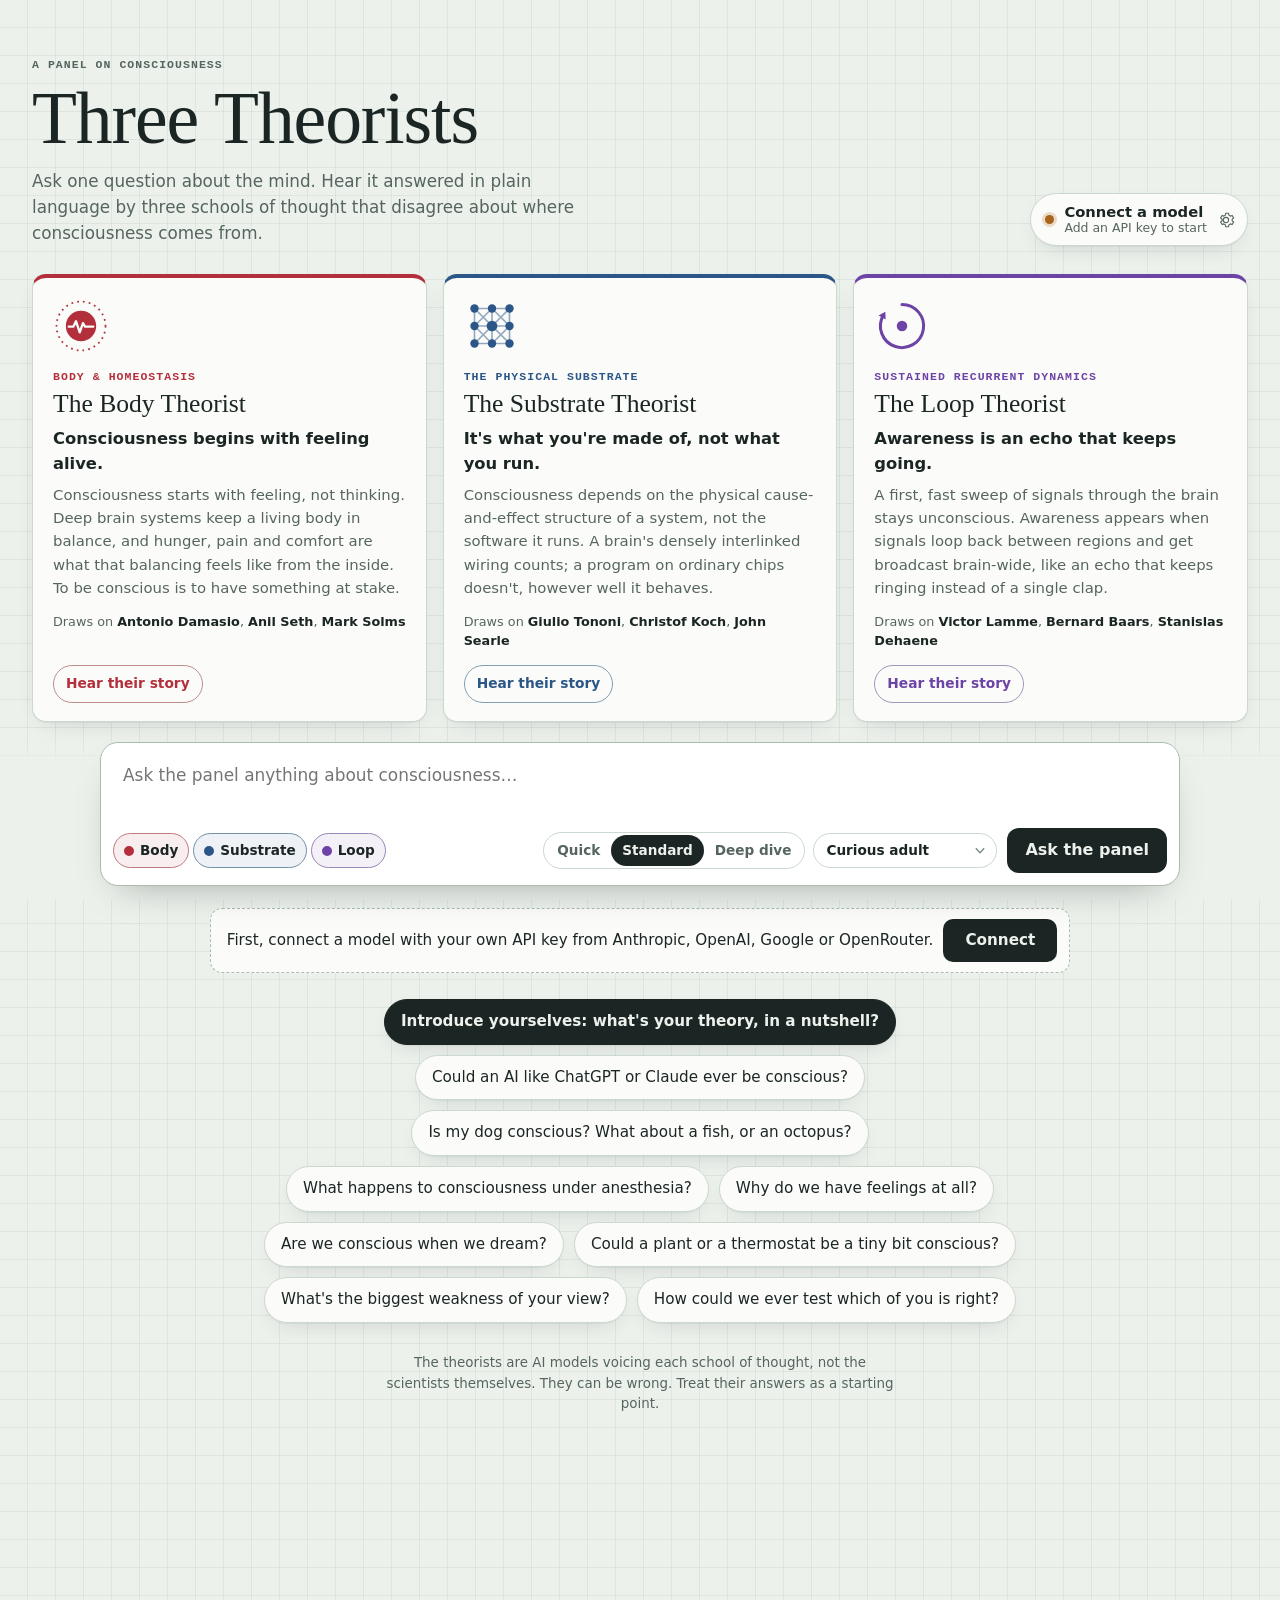
==== index.html @ 29f3000a "Add Three Theorists: a consciousness panel with bring-your-own-key LLMs A static, zero-build page fo" ====
<!doctype html>
<html lang="en">
<head>
  <meta charset="utf-8">
  <meta name="viewport" content="width=device-width, initial-scale=1">
  <title>Three Theorists</title>
  <meta name="description" content="Ask a question about consciousness and hear it answered, in plain language, by three schools of thought: body and homeostasis, the physical substrate, and sustained recurrent dynamics.">
  <meta name="color-scheme" content="light dark">
  <!-- Keys live in this page, so it may only talk to the four AI providers (and load its fonts). -->
  <meta http-equiv="Content-Security-Policy" content="default-src 'self'; script-src 'self'; style-src 'self' 'unsafe-inline' https://fonts.googleapis.com; font-src https://fonts.gstatic.com; img-src 'self' data:; connect-src https://api.anthropic.com https://api.openai.com https://generativelanguage.googleapis.com https://openrouter.ai; object-src 'none'; base-uri 'none'">
  <meta name="referrer" content="strict-origin-when-cross-origin">
  <link rel="icon" href="favicon.svg" type="image/svg+xml">
  <link rel="preconnect" href="https://fonts.googleapis.com">
  <link rel="preconnect" href="https://fonts.gstatic.com" crossorigin>
  <link rel="stylesheet" href="https://fonts.googleapis.com/css2?family=Gloock&family=Atkinson+Hyperlegible+Next:ital,wght@0,400;0,600;0,700;1,400&family=Atkinson+Hyperlegible+Mono:wght@400;600&display=swap">
  <link rel="stylesheet" href="css/app.css?v=2">
  <script type="module" src="js/app.js?v=2"></script>
</head>
<body>
  <a class="skip" href="#composer-input">Skip to the question box</a>

  <header class="masthead">
    <div class="brand">
      <p class="eyebrow">A panel on consciousness</p>
      <h1>Three Theorists</h1>
      <p class="tagline">Ask one question about the mind. Hear it answered in plain language by three schools of thought that disagree about where consciousness comes from.</p>
    </div>
    <button class="connection" id="connection" type="button" aria-haspopup="dialog">
      <span class="connection-dot" aria-hidden="true"></span>
      <span class="connection-text">
        <span class="connection-label" id="connection-label">Connect a model</span>
        <span class="connection-detail" id="connection-detail">Add an API key to start</span>
      </span>
      <svg class="gear" viewBox="0 0 24 24" aria-hidden="true"><path d="M12 8.5a3.5 3.5 0 1 0 0 7 3.5 3.5 0 0 0 0-7Zm8.3 4.6-.1-2.2 2-1.5-2-3.5-2.4.9a8 8 0 0 0-1.9-1.1L15.5 3h-4l-.4 2.7c-.7.3-1.3.6-1.9 1.1l-2.4-.9-2 3.5 2 1.5a7.9 7.9 0 0 0 0 2.2l-2 1.5 2 3.5 2.4-.9c.6.5 1.2.8 1.9 1.1l.4 2.7h4l.4-2.7c.7-.3 1.3-.6 1.9-1.1l2.4.9 2-3.5-2-1.5Z" fill="none" stroke="currentColor" stroke-width="1.5" stroke-linejoin="round"/></svg>
    </button>
  </header>

  <section class="panel" aria-label="The panelists" id="panel"></section>

  <main class="thread" id="thread"></main>
  <p class="visually-hidden" id="announcer" role="status" aria-live="polite"></p>
  <div class="toast" id="toast" role="status" aria-live="polite" hidden></div>

  <form class="composer" id="composer" autocomplete="off">
    <div class="composer-inner">
      <label class="visually-hidden" for="composer-input">Your question for the panel</label>
      <textarea id="composer-input" rows="2" maxlength="2000" placeholder="Ask the panel anything about consciousness…"></textarea>
      <div class="composer-row">
        <fieldset class="who" id="who">
          <legend class="visually-hidden">Who answers</legend>
        </fieldset>
        <button class="tune-toggle" id="tune-toggle" type="button" aria-expanded="false" aria-controls="tuning" aria-label="Answer length and level">
          <svg viewBox="0 0 24 24" aria-hidden="true"><path d="M4 7h10M18 7h2M4 17h4M12 17h8" stroke="currentColor" stroke-width="1.8" stroke-linecap="round"/><circle cx="16" cy="7" r="2.2" fill="none" stroke="currentColor" stroke-width="1.8"/><circle cx="10" cy="17" r="2.2" fill="none" stroke="currentColor" stroke-width="1.8"/></svg>
        </button>
        <div class="tuning" id="tuning">
          <fieldset class="segmented" id="length">
            <legend class="visually-hidden">Answer length</legend>
          </fieldset>
          <label class="visually-hidden" for="level">Explain it for</label>
          <select id="level" class="level"></select>
        </div>
        <button class="ask" id="ask" type="submit">Ask<span class="ask-more"> the panel</span></button>
      </div>
    </div>
  </form>

  <dialog class="settings" id="settings" aria-labelledby="settings-title">
    <form method="dialog" class="settings-form" id="settings-form">
      <header class="settings-head">
        <h2 id="settings-title">Connect a model</h2>
        <button class="icon-button" type="button" id="close-settings" aria-label="Close settings">×</button>
      </header>
      <p class="settings-lede" id="settings-lede">All three theorists run on the model you pick here. This page has no server: your key goes only to the provider you choose.</p>

      <label class="field">
        <span class="field-label">Provider</span>
        <select id="provider"></select>
      </label>

      <div class="field">
        <label class="field-label" for="api-key">API key</label>
        <div class="key-row">
          <input id="api-key" type="password" autocomplete="off" spellcheck="false" autocapitalize="off" placeholder="Paste your key">
          <button class="quiet" type="button" id="toggle-key" aria-pressed="false">Show</button>
        </div>
        <p class="field-hint"><span id="key-hint"></span> <a id="keys-link" href="#" target="_blank" rel="noopener noreferrer">Get a key</a></p>
        <label class="check">
          <input type="checkbox" id="remember">
          <span>Remember the key on this device. Otherwise it's forgotten when you close this tab.</span>
        </label>
      </div>

      <div class="field">
        <div class="field-label-row">
          <label class="field-label" for="model">Model</label>
          <button class="quiet" type="button" id="load-models">Load models</button>
        </div>
        <input id="model-filter" class="model-filter" type="search" placeholder="Filter models" aria-label="Filter models" hidden>
        <select id="model" disabled>
          <option value="">Load models to choose one</option>
        </select>
        <p class="field-status" id="model-status" role="status"></p>
      </div>

      <footer class="settings-foot">
        <button class="quiet danger" type="button" id="forget-key">Forget this key</button>
        <button class="primary" type="button" id="save-settings">Save</button>
      </footer>
    </form>
  </dialog>

  <template id="empty-template">
    <section class="empty">
      <h2>Start with a question</h2>
      <p class="empty-lede">Pick one of these or write your own. Each theorist answers from their own school, then you can let them respond to each other.</p>
      <ul class="starters" id="starters"></ul>
      <p class="fine-print">The theorists are AI models voicing each school of thought, not the scientists themselves. They can be wrong. Treat their answers as a starting point.</p>
    </section>
  </template>
</body>
</html>
---- css/app.css ----
/* Three Theorists: chart-recorder paper with one ink per theorist. */

:root {
  --paper: #ecf1ec;
  --grid: rgba(52, 104, 80, 0.085);
  --card: #fbfcf9;
  --card-raised: #ffffff;
  --ink: #1b2624;
  --muted: #56655f;
  --line: #cbd8cf;
  --line-strong: #a9bcb0;
  --wash: rgba(27, 38, 36, 0.05);
  --shadow: 0 1px 0 rgba(27, 38, 36, 0.04), 0 8px 24px -12px rgba(27, 38, 36, 0.22);
  --body-ink: #b42f3c;
  --substrate-ink: #2b5687;
  --loop-ink: #6e43a6;
  --ok: #2f7a4f;
  --warn: #a8641a;
  --danger: #a3282f;

  --font-display: "Gloock", "Iowan Old Style", Georgia, serif;
  --font-body: "Atkinson Hyperlegible Next", "Atkinson Hyperlegible", system-ui, sans-serif;
  --font-mono: "Atkinson Hyperlegible Mono", ui-monospace, "SF Mono", Menlo, monospace;

  --radius: 14px;
  --gutter: clamp(16px, 3vw, 32px);
  color-scheme: light;
}

@media (prefers-color-scheme: dark) {
  :root:not([data-theme="light"]) {
    --paper: #0f1513;
    --grid: rgba(150, 205, 175, 0.05);
    --card: #161e1b;
    --card-raised: #1b2521;
    --ink: #e3ebe6;
    --muted: #9aaba3;
    --line: #2a3833;
    --line-strong: #3b4d46;
    --wash: rgba(227, 235, 230, 0.06);
    --shadow: 0 1px 0 rgba(0, 0, 0, 0.3), 0 10px 28px -14px rgba(0, 0, 0, 0.7);
    --body-ink: #f07a83;
    --substrate-ink: #7fa9dc;
    --loop-ink: #b996ea;
    --ok: #6cc592;
    --warn: #e0a55a;
    --danger: #f08a8f;
    color-scheme: dark;
  }
}

:root[data-theme="dark"] {
  --paper: #0f1513;
  --grid: rgba(150, 205, 175, 0.05);
  --card: #161e1b;
  --card-raised: #1b2521;
  --ink: #e3ebe6;
  --muted: #9aaba3;
  --line: #2a3833;
  --line-strong: #3b4d46;
  --wash: rgba(227, 235, 230, 0.06);
  --shadow: 0 1px 0 rgba(0, 0, 0, 0.3), 0 10px 28px -14px rgba(0, 0, 0, 0.7);
  --body-ink: #f07a83;
  --substrate-ink: #7fa9dc;
  --loop-ink: #b996ea;
  --ok: #6cc592;
  --warn: #e0a55a;
  --danger: #f08a8f;
  color-scheme: dark;
}

*,
*::before,
*::after {
  box-sizing: border-box;
}

html {
  -webkit-text-size-adjust: 100%;
}

body {
  margin: 0;
  min-height: 100vh;
  background-color: var(--paper);
  background-image:
    linear-gradient(var(--grid) 1px, transparent 1px),
    linear-gradient(90deg, var(--grid) 1px, transparent 1px);
  background-size: 28px 28px;
  background-position: -1px -1px;
  color: var(--ink);
  font-family: var(--font-body);
  font-size: 1rem;
  line-height: 1.55;
  display: flex;
  flex-direction: column;
}

button,
input,
select,
textarea {
  font: inherit;
  color: inherit;
}

button {
  cursor: pointer;
}

:focus-visible {
  outline: 2.5px solid var(--ink);
  outline-offset: 2px;
  border-radius: 6px;
}

a {
  color: inherit;
  text-underline-offset: 3px;
}

.visually-hidden {
  position: absolute !important;
  width: 1px;
  height: 1px;
  padding: 0;
  margin: -1px;
  overflow: hidden;
  clip: rect(0 0 0 0);
  white-space: nowrap;
  border: 0;
}

.skip {
  position: absolute;
  left: 12px;
  top: -60px;
  background: var(--ink);
  color: var(--paper);
  padding: 8px 12px;
  border-radius: 8px;
  z-index: 50;
}

.skip:focus {
  top: 12px;
}

/* ------------------------------------------------------------------ Masthead */

.masthead {
  width: 100%;
  max-width: 1280px;
  margin: 0 auto;
  padding: clamp(24px, 5vw, 56px) var(--gutter) 20px;
  display: flex;
  align-items: flex-end;
  justify-content: space-between;
  gap: 24px;
}

.eyebrow,
.theorist-school,
.round-label,
.answer-school,
.field-label,
.meta {
  font-family: var(--font-mono);
  font-size: 0.72rem;
  font-weight: 600;
  letter-spacing: 0.09em;
  text-transform: uppercase;
}

.eyebrow {
  margin: 0 0 10px;
  color: var(--muted);
}

h1 {
  margin: 0;
  font-family: var(--font-display);
  font-weight: 400;
  font-size: clamp(2.6rem, 7vw, 4.6rem);
  line-height: 0.95;
  letter-spacing: -0.015em;
}

.tagline {
  margin: 14px 0 0;
  max-width: 54ch;
  color: var(--muted);
  font-size: 1.05rem;
}

.connection {
  flex: none;
  display: flex;
  align-items: center;
  gap: 10px;
  max-width: 320px;
  padding: 9px 12px 9px 14px;
  background: var(--card);
  border: 1px solid var(--line);
  border-radius: 999px;
  box-shadow: var(--shadow);
  text-align: left;
}

.connection:hover {
  border-color: var(--line-strong);
}

.connection-dot {
  flex: none;
  width: 9px;
  height: 9px;
  border-radius: 50%;
  background: var(--warn);
  box-shadow: 0 0 0 3px color-mix(in srgb, var(--warn) 22%, transparent);
}

.connection.is-ready .connection-dot {
  background: var(--ok);
  box-shadow: 0 0 0 3px color-mix(in srgb, var(--ok) 22%, transparent);
}

.connection-text {
  display: flex;
  flex-direction: column;
  min-width: 0;
  line-height: 1.2;
}

.connection-label {
  font-weight: 700;
  font-size: 0.92rem;
  white-space: nowrap;
  overflow: hidden;
  text-overflow: ellipsis;
}

.connection-detail {
  font-size: 0.78rem;
  color: var(--muted);
  white-space: nowrap;
  overflow: hidden;
  text-overflow: ellipsis;
}

.gear {
  flex: none;
  width: 18px;
  height: 18px;
  color: var(--muted);
}

/* --------------------------------------------------------------------- Panel */

.panel {
  width: 100%;
  max-width: 1280px;
  margin: 0 auto;
  padding: 8px var(--gutter) 0;
  display: grid;
  grid-template-columns: repeat(3, minmax(0, 1fr));
  gap: 16px;
}

.theorist {
  position: relative;
  display: flex;
  flex-direction: column;
  gap: 14px;
  padding: 20px 20px 18px;
  background: var(--card);
  border: 1px solid var(--line);
  border-top: 4px solid var(--ink-color);
  border-radius: var(--radius);
  box-shadow: var(--shadow);
}

.theorist .emblem {
  width: 56px;
  height: 56px;
  color: var(--ink-color);
}

.theorist-text {
  display: flex;
  flex-direction: column;
  flex: 1;
}

.theorist-school {
  margin: 0;
  color: var(--ink-color);
}

.theorist-name {
  margin: 4px 0 0;
  font-family: var(--font-display);
  font-weight: 400;
  font-size: 1.6rem;
  line-height: 1.1;
}

.theorist-thesis {
  margin: 8px 0 0;
  font-weight: 700;
  font-size: 1.02rem;
}

.theorist-blurb {
  margin: 8px 0 0;
  color: var(--muted);
  font-size: 0.93rem;
}

.theorist-influences {
  margin: 12px 0 0;
  font-size: 0.8rem;
  color: var(--muted);
}

.theorist-influences strong {
  color: var(--ink);
  font-weight: 600;
}

.story {
  padding: 7px 12px;
  border: 1px solid color-mix(in srgb, var(--ink-color) 45%, var(--line));
  border-radius: 999px;
  background: transparent;
  color: var(--ink-color);
  font-weight: 700;
  font-size: 0.86rem;
}

.story:hover:not(:disabled) {
  background: color-mix(in srgb, var(--ink-color) 9%, transparent);
}

.story-wrap {
  margin-top: auto;
  padding-top: 14px;
}

/* ------------------------------------------------------------------ Emblems */

.emblem {
  display: block;
  overflow: visible;
}

.emblem * {
  transform-box: view-box;
  transform-origin: 24px 24px;
}

.e-ripple {
  opacity: 0;
}

.is-speaking .e-breath {
  animation: breathe 2.6s ease-in-out infinite;
}

.is-speaking .e-ring {
  animation: turn 16s linear infinite;
}

.is-speaking .e-nodes circle {
  animation: fire 1.8s ease-in-out infinite;
}

.is-speaking .e-nodes circle:nth-child(2) { animation-delay: 0.2s; }
.is-speaking .e-nodes circle:nth-child(3) { animation-delay: 0.4s; }
.is-speaking .e-nodes circle:nth-child(4) { animation-delay: 0.6s; }
.is-speaking .e-nodes circle:nth-child(5) { animation-delay: 0.8s; }
.is-speaking .e-nodes circle:nth-child(6) { animation-delay: 1s; }
.is-speaking .e-nodes circle:nth-child(7) { animation-delay: 1.2s; }
.is-speaking .e-nodes circle:nth-child(8) { animation-delay: 1.4s; }
.is-speaking .e-nodes circle:nth-child(9) { animation: fire-core 1.8s ease-in-out infinite; }

.is-speaking .e-orbit {
  animation: turn 2.4s linear infinite;
}

.is-speaking .e-ripple {
  animation: echo 2.4s ease-out infinite;
}

.is-speaking .e-ripple-2 {
  animation-delay: 1.2s;
}

@keyframes breathe {
  0%, 100% { transform: scale(0.84); }
  50% { transform: scale(1.04); }
}

@keyframes turn {
  to { transform: rotate(360deg); }
}

@keyframes fire {
  0%, 100% { opacity: 0.3; }
  40% { opacity: 1; }
}

@keyframes fire-core {
  0%, 100% { transform: scale(0.8); }
  50% { transform: scale(1.25); }
}

@keyframes echo {
  0% { transform: scale(0.7); opacity: 0.9; }
  100% { transform: scale(2.9); opacity: 0; }
}

/* -------------------------------------------------------------------- Thread */

.thread {
  flex: 1;
  width: 100%;
  max-width: 1280px;
  margin: 0 auto;
  padding: 12px var(--gutter) 48px;
}

.toolbar {
  display: flex;
  justify-content: flex-end;
  gap: 4px;
  margin: 18px 0 -8px;
}

.quiet {
  padding: 6px 10px;
  border: 0;
  border-radius: 8px;
  background: transparent;
  color: var(--muted);
  font-size: 0.86rem;
  font-weight: 600;
}

.quiet:hover:not(:disabled) {
  background: var(--wash);
  color: var(--ink);
}

.quiet.danger:hover:not(:disabled) {
  color: var(--danger);
}

button:disabled {
  cursor: not-allowed;
  opacity: 0.5;
}

/* Empty state */

.empty {
  max-width: 880px;
  margin: 40px auto 0;
  text-align: center;
}

.empty h2 {
  margin: 0;
  font-family: var(--font-display);
  font-weight: 400;
  font-size: clamp(1.7rem, 3.4vw, 2.2rem);
}

.empty-lede {
  margin: 8px auto 0;
  max-width: 56ch;
  color: var(--muted);
}

.connect-callout {
  display: inline-flex;
  align-items: center;
  gap: 10px;
  margin: 22px auto 0;
  padding: 10px 12px 10px 16px;
  border: 1px dashed var(--line-strong);
  border-radius: 12px;
  background: var(--card);
  font-size: 0.95rem;
  text-align: left;
}

.starters {
  list-style: none;
  margin: 26px 0 0;
  padding: 0;
  display: flex;
  flex-wrap: wrap;
  justify-content: center;
  gap: 10px;
}

.starter {
  padding: 10px 16px;
  border: 1px solid var(--line);
  border-radius: 999px;
  background: var(--card);
  box-shadow: var(--shadow);
  font-size: 0.95rem;
  text-align: left;
  transition: border-color 0.15s, transform 0.15s;
}

.starter:hover:not(:disabled) {
  border-color: var(--line-strong);
  transform: translateY(-1px);
}

.starter.is-lead {
  background: var(--ink);
  border-color: var(--ink);
  color: var(--paper);
  font-weight: 700;
}

.fine-print {
  margin: 30px auto 0;
  max-width: 60ch;
  font-size: 0.84rem;
  color: var(--muted);
}

/* Rounds */

.round {
  margin-top: 44px;
  scroll-margin-top: 16px;
}

/* Leave room to scroll the newest question to the top while answers stream in below it. */
.round:last-child {
  min-height: calc(100vh - 260px);
}

.round-q {
  max-width: 900px;
  margin-bottom: 16px;
  padding-left: 16px;
  border-left: 3px solid var(--ink);
}

.round-label {
  margin: 0;
  color: var(--muted);
}

.round-text {
  margin: 4px 0 0;
  font-family: var(--font-display);
  font-size: clamp(1.35rem, 2.6vw, 1.85rem);
  line-height: 1.2;
  overflow-wrap: anywhere;
}

.round-rebuttal .round-q {
  border-left-style: dotted;
}

.round-rebuttal .round-text {
  font-size: clamp(1.1rem, 2vw, 1.3rem);
  color: var(--muted);
}

.answers {
  display: grid;
  grid-template-columns: repeat(var(--cols, 3), minmax(0, 1fr));
  gap: 16px;
  align-items: start;
}

.answers[data-count="1"] {
  --cols: 1;
  max-width: 780px;
}

.answers[data-count="2"] {
  --cols: 2;
}

.answer {
  display: flex;
  flex-direction: column;
  min-width: 0;
  background: var(--card);
  border: 1px solid var(--line);
  border-top: 3px solid var(--ink-color);
  border-radius: var(--radius);
  box-shadow: var(--shadow);
}

.answer-head {
  display: flex;
  align-items: center;
  gap: 10px;
  padding: 14px 18px 0;
}

.answer-head .emblem {
  width: 30px;
  height: 30px;
  flex: none;
  color: var(--ink-color);
}

.answer-who {
  display: flex;
  flex-direction: column;
  min-width: 0;
  line-height: 1.2;
}

.answer-name {
  font-family: var(--font-display);
  font-size: 1.15rem;
}

.answer-school {
  color: var(--ink-color);
  font-size: 0.66rem;
}

.answer-body {
  padding: 10px 18px 4px;
  font-size: 1.02rem;
  line-height: 1.62;
  overflow-wrap: anywhere;
}

.md p,
.md ul,
.md ol,
.md blockquote {
  margin: 0 0 0.8em;
}

.md ul,
.md ol {
  padding-left: 1.2em;
}

.md li {
  margin: 0.3em 0;
}

.md li::marker {
  color: var(--ink-color);
}

.md strong {
  font-weight: 700;
  background: linear-gradient(transparent 62%, color-mix(in srgb, var(--ink-color) 18%, transparent) 62%);
}

.md blockquote {
  padding-left: 12px;
  border-left: 2px solid var(--ink-color);
  color: var(--muted);
}

.md code {
  font-family: var(--font-mono);
  font-size: 0.88em;
  padding: 1px 5px;
  border-radius: 5px;
  background: var(--wash);
}

.md .md-heading {
  margin-bottom: 0.3em;
}

.caret {
  display: inline-block;
  width: 0.5em;
  height: 1.05em;
  margin-left: 2px;
  vertical-align: -0.16em;
  background: var(--ink-color);
  border-radius: 1px;
  animation: blink 1s steps(2, start) infinite;
}

@keyframes blink {
  to { visibility: hidden; }
}

.thinking {
  color: var(--muted);
  font-style: italic;
}

.answer-foot {
  display: flex;
  flex-wrap: wrap;
  align-items: center;
  gap: 4px 8px;
  min-height: 44px;
  padding: 6px 12px 10px 18px;
  border-top: 1px solid var(--line);
  margin-top: 6px;
}

.answer-foot:empty {
  display: none;
}

.meta {
  flex: 1;
  min-width: 0;
  color: var(--muted);
  font-size: 0.66rem;
  font-weight: 400;
  overflow: hidden;
  text-overflow: ellipsis;
  white-space: nowrap;
}

.answer-note,
.answer-error {
  flex-basis: 100%;
  margin: 4px 0 2px;
  font-size: 0.88rem;
}

.answer-note {
  color: var(--warn);
}

.answer-error {
  color: var(--danger);
  font-weight: 600;
}

.round-actions {
  display: flex;
  justify-content: center;
  margin-top: 16px;
}

.rebut {
  display: inline-flex;
  align-items: center;
  gap: 10px;
  padding: 10px 18px;
  border: 1px solid var(--line-strong);
  border-radius: 999px;
  background: var(--card);
  box-shadow: var(--shadow);
  font-weight: 700;
}

.rebut:hover:not(:disabled) {
  border-color: var(--ink);
}

.rebut-dots {
  display: inline-flex;
  gap: 3px;
}

.rebut-dots span {
  width: 8px;
  height: 8px;
  border-radius: 50%;
}

/* ------------------------------------------------------------------ Composer */

.composer {
  position: sticky;
  bottom: 0;
  z-index: 10;
  width: 100%;
  padding: 0 var(--gutter) max(14px, env(safe-area-inset-bottom));
  background: linear-gradient(transparent, var(--paper) 22px);
}

.composer-inner {
  max-width: 1080px;
  margin: 0 auto;
  padding: 12px;
  background: var(--card-raised);
  border: 1px solid var(--line-strong);
  border-radius: 18px;
  box-shadow: 0 16px 40px -20px rgba(0, 0, 0, 0.35);
}

.composer textarea {
  display: block;
  width: 100%;
  min-height: 52px;
  max-height: 200px;
  padding: 8px 10px;
  border: 0;
  background: transparent;
  resize: none;
  font-size: 1.06rem;
  line-height: 1.45;
}

.composer textarea:focus-visible {
  outline: none;
}

.composer-inner:focus-within {
  border-color: var(--ink);
}

.composer-row {
  display: flex;
  flex-wrap: wrap;
  align-items: center;
  gap: 10px;
  padding-top: 8px;
}

.who,
.segmented {
  display: flex;
  gap: 4px;
  margin: 0;
  padding: 0;
  border: 0;
  min-width: 0;
}

.who-chip,
.seg {
  position: relative;
  display: inline-flex;
  align-items: center;
  gap: 6px;
  padding: 6px 10px;
  border: 1px solid var(--line);
  border-radius: 999px;
  font-size: 0.85rem;
  font-weight: 600;
  cursor: pointer;
  user-select: none;
}

.who-chip input,
.seg input {
  position: absolute;
  opacity: 0;
  pointer-events: none;
}

.who-dot {
  width: 10px;
  height: 10px;
  border-radius: 50%;
  border: 2px solid var(--ink-color);
}

.who-chip:has(input:checked) {
  border-color: color-mix(in srgb, var(--ink-color) 55%, var(--line));
  background: color-mix(in srgb, var(--ink-color) 8%, transparent);
}

.who-chip:has(input:checked) .who-dot {
  background: var(--ink-color);
}

.who-chip:not(:has(input:checked)) {
  color: var(--muted);
}

.who-chip:has(input:focus-visible),
.seg:has(input:focus-visible) {
  outline: 2.5px solid var(--ink);
  outline-offset: 2px;
}

.tuning {
  display: flex;
  flex-wrap: wrap;
  align-items: center;
  gap: 8px;
  margin-left: auto;
}

.segmented {
  gap: 0;
  padding: 2px;
  border: 1px solid var(--line);
  border-radius: 999px;
}

.seg {
  border: 0;
  padding: 5px 11px;
  color: var(--muted);
}

.seg:has(input:checked) {
  background: var(--ink);
  color: var(--paper);
}

.level {
  padding: 6px 30px 6px 12px;
  border: 1px solid var(--line);
  border-radius: 999px;
  background: var(--card-raised) url("data:image/svg+xml,%3Csvg xmlns='http://www.w3.org/2000/svg' viewBox='0 0 12 8'%3E%3Cpath d='M1 1.5 6 6.5 11 1.5' fill='none' stroke='%2378887f' stroke-width='1.6'/%3E%3C/svg%3E") no-repeat right 11px center / 10px;
  appearance: none;
  font-size: 0.85rem;
  font-weight: 600;
}

.ask {
  flex: none;
  min-width: 132px;
  padding: 10px 18px;
  border: 0;
  border-radius: 12px;
  background: var(--ink);
  color: var(--paper);
  font-weight: 700;
}

.ask:hover {
  filter: brightness(1.15);
}

.ask.is-stop {
  background: transparent;
  color: var(--danger);
  box-shadow: inset 0 0 0 1.5px var(--danger);
}

.tune-toggle {
  display: none;
  align-items: center;
  justify-content: center;
  width: 38px;
  height: 34px;
  border: 1px solid var(--line);
  border-radius: 999px;
  background: transparent;
  color: var(--muted);
}

.tune-toggle svg {
  width: 20px;
  height: 20px;
}

.tune-toggle[aria-expanded="true"] {
  background: var(--ink);
  border-color: var(--ink);
  color: var(--paper);
}

/* --------------------------------------------------------------------- Toast */

.toast {
  position: fixed;
  left: 50%;
  bottom: 150px;
  transform: translateX(-50%);
  z-index: 40;
  padding: 9px 16px;
  border-radius: 999px;
  background: var(--ink);
  color: var(--paper);
  font-size: 0.9rem;
  font-weight: 600;
  box-shadow: var(--shadow);
}

/* ------------------------------------------------------------------ Settings */

.settings {
  width: min(520px, calc(100vw - 32px));
  max-height: calc(100vh - 32px);
  padding: 0;
  border: 1px solid var(--line-strong);
  border-radius: 18px;
  background: var(--card-raised);
  color: var(--ink);
  box-shadow: 0 30px 80px -30px rgba(0, 0, 0, 0.5);
}

.settings::backdrop {
  background: rgba(15, 21, 19, 0.45);
  backdrop-filter: blur(2px);
}

.settings-form {
  display: flex;
  flex-direction: column;
  gap: 18px;
  padding: 22px 22px 18px;
}

.settings-head {
  display: flex;
  align-items: center;
  justify-content: space-between;
}

.settings-head h2 {
  margin: 0;
  font-family: var(--font-display);
  font-weight: 400;
  font-size: 1.6rem;
}

.icon-button {
  width: 36px;
  height: 36px;
  border: 0;
  border-radius: 10px;
  background: transparent;
  font-size: 1.5rem;
  line-height: 1;
  color: var(--muted);
}

.icon-button:hover {
  background: var(--wash);
  color: var(--ink);
}

.settings-lede {
  margin: -8px 0 0;
  color: var(--muted);
  font-size: 0.93rem;
}

.settings-lede.is-alert {
  color: var(--ink);
  font-weight: 600;
}

.field {
  display: flex;
  flex-direction: column;
  gap: 6px;
}

.field-label {
  color: var(--muted);
}

.field-label-row {
  display: flex;
  align-items: center;
  justify-content: space-between;
}

.field-label-row .quiet {
  margin: -6px -6px -6px 0;
}

.field select,
.field input[type="password"],
.field input[type="text"],
.model-filter {
  width: 100%;
  padding: 10px 12px;
  border: 1px solid var(--line-strong);
  border-radius: 10px;
  background: var(--card);
}

.field select:disabled {
  color: var(--muted);
}

.key-row {
  display: flex;
  gap: 6px;
}

.key-row input {
  flex: 1;
  min-width: 0;
  font-family: var(--font-mono);
  font-size: 0.9rem;
}

.field-hint,
.field-status {
  margin: 0;
  font-size: 0.84rem;
  color: var(--muted);
}

.field-status:empty {
  display: none;
}

.field-status.is-error {
  color: var(--danger);
  font-weight: 600;
}

.field-status.is-ok {
  color: var(--ok);
}

.check {
  display: flex;
  align-items: flex-start;
  gap: 8px;
  margin-top: 4px;
  font-size: 0.88rem;
}

.check input {
  margin-top: 3px;
  accent-color: var(--ink);
}

.settings-foot {
  display: flex;
  align-items: center;
  justify-content: space-between;
  padding-top: 4px;
}

.primary {
  padding: 10px 22px;
  border: 0;
  border-radius: 10px;
  background: var(--ink);
  color: var(--paper);
  font-weight: 700;
}

/* ---------------------------------------------------------------- Responsive */

@media (max-width: 900px) {
  .panel,
  .answers,
  .answers[data-count="2"] {
    grid-template-columns: minmax(0, 1fr);
  }

  .theorist {
    display: grid;
    grid-template-columns: 44px minmax(0, 1fr);
    gap: 4px 14px;
    padding: 14px 16px;
  }

  .theorist .emblem {
    width: 44px;
    height: 44px;
  }

  .theorist-name {
    font-size: 1.3rem;
  }

  .theorist-blurb,
  .theorist-influences {
    display: none;
  }

  .story-wrap {
    padding-top: 8px;
  }
}

@media (max-width: 640px) {
  .masthead {
    flex-direction: column;
    align-items: stretch;
    gap: 16px;
  }

  .connection {
    max-width: none;
    align-self: flex-start;
  }

  /* Two rows on phones: question + Ask, then who + an options toggle. */
  .composer-inner {
    display: grid;
    grid-template-columns: minmax(0, 1fr) auto;
    grid-template-areas:
      "input ask"
      "who toggle"
      "tuning tuning";
    align-items: center;
    gap: 8px;
    padding: 8px 8px 10px 10px;
  }

  .composer-row {
    display: contents;
  }

  .composer textarea {
    grid-area: input;
    min-height: 44px;
    padding: 6px 4px;
  }

  .ask {
    grid-area: ask;
    align-self: start;
    min-width: 0;
    padding: 10px 16px;
  }

  .ask-more {
    display: none;
  }

  .who {
    grid-area: who;
  }

  .tune-toggle {
    grid-area: toggle;
    justify-self: end;
    display: inline-flex;
  }

  .tuning {
    grid-area: tuning;
    display: none;
    margin-left: 0;
  }

  .composer.show-tuning .tuning {
    display: flex;
  }

  .who-chip {
    padding: 5px 9px;
    font-size: 0.82rem;
  }

  .toast {
    bottom: 140px;
  }
}

@media (prefers-reduced-motion: reduce) {
  *,
  *::before,
  *::after {
    animation: none !important;
    transition: none !important;
  }

  .is-speaking .emblem {
    opacity: 0.6;
  }
}
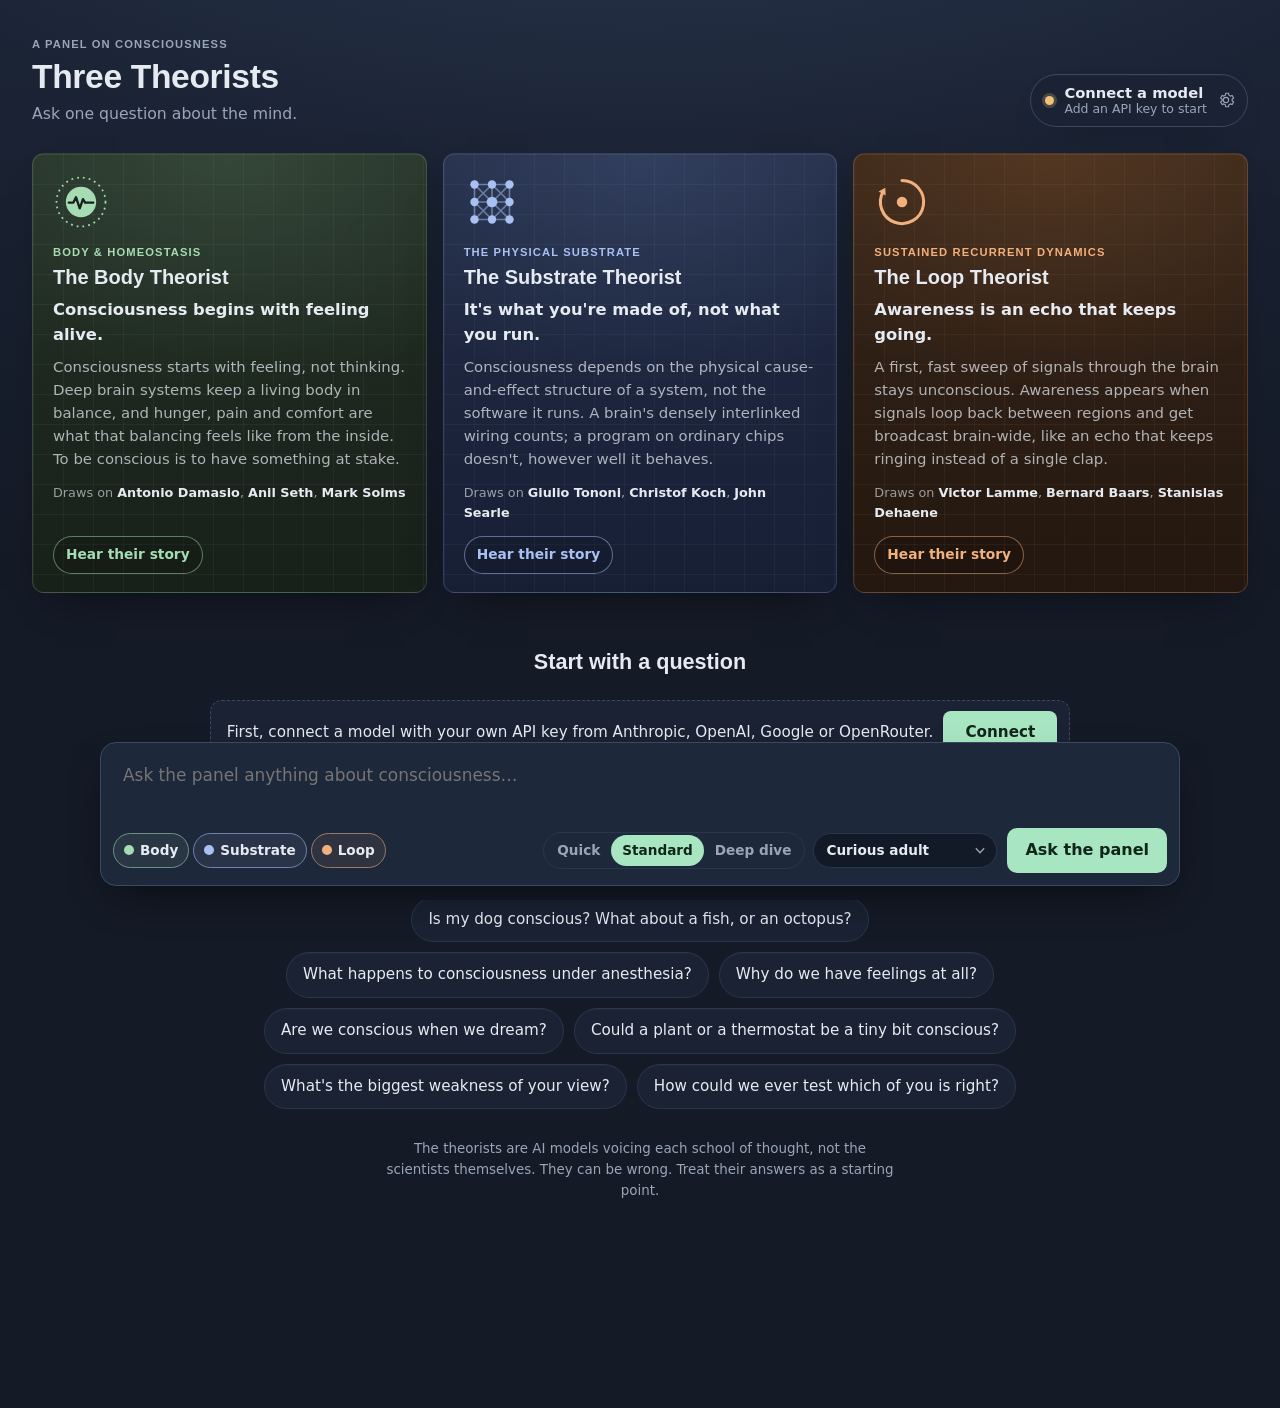
==== commit e08dc07f: "Try a night scheme with tinted theorist panels Restyle only; no behavior changes.  - Dark navy page " ====
--- a/index.html
+++ b/index.html
@@ -5,16 +5,16 @@
   <meta name="viewport" content="width=device-width, initial-scale=1">
   <title>Three Theorists</title>
   <meta name="description" content="Ask a question about consciousness and hear it answered, in plain language, by three schools of thought: body and homeostasis, the physical substrate, and sustained recurrent dynamics.">
-  <meta name="color-scheme" content="light dark">
+  <meta name="color-scheme" content="dark">
   <!-- Keys live in this page, so it may only talk to the four AI providers (and load its fonts). -->
   <meta http-equiv="Content-Security-Policy" content="default-src 'self'; script-src 'self'; style-src 'self' 'unsafe-inline' https://fonts.googleapis.com; font-src https://fonts.gstatic.com; img-src 'self' data:; connect-src https://api.anthropic.com https://api.openai.com https://generativelanguage.googleapis.com https://openrouter.ai; object-src 'none'; base-uri 'none'">
   <meta name="referrer" content="strict-origin-when-cross-origin">
   <link rel="icon" href="favicon.svg" type="image/svg+xml">
   <link rel="preconnect" href="https://fonts.googleapis.com">
   <link rel="preconnect" href="https://fonts.gstatic.com" crossorigin>
-  <link rel="stylesheet" href="https://fonts.googleapis.com/css2?family=Gloock&family=Atkinson+Hyperlegible+Next:ital,wght@0,400;0,600;0,700;1,400&family=Atkinson+Hyperlegible+Mono:wght@400;600&display=swap">
-  <link rel="stylesheet" href="css/app.css?v=2">
-  <script type="module" src="js/app.js?v=2"></script>
+  <link rel="stylesheet" href="https://fonts.googleapis.com/css2?family=Schibsted+Grotesk:wght@500;600;650;700&family=Atkinson+Hyperlegible+Next:ital,wght@0,400;0,600;0,700;1,400&family=Atkinson+Hyperlegible+Mono:wght@400;600&display=swap">
+  <link rel="stylesheet" href="css/app.css?v=3">
+  <script type="module" src="js/app.js?v=3"></script>
 </head>
 <body>
   <a class="skip" href="#composer-input">Skip to the question box</a>
@@ -23,7 +23,7 @@
     <div class="brand">
       <p class="eyebrow">A panel on consciousness</p>
       <h1>Three Theorists</h1>
-      <p class="tagline">Ask one question about the mind. Hear it answered in plain language by three schools of thought that disagree about where consciousness comes from.</p>
+      <p class="tagline">Ask one question about the mind.</p>
     </div>
     <button class="connection" id="connection" type="button" aria-haspopup="dialog">
       <span class="connection-dot" aria-hidden="true"></span>
@@ -112,7 +112,6 @@
   <template id="empty-template">
     <section class="empty">
       <h2>Start with a question</h2>
-      <p class="empty-lede">Pick one of these or write your own. Each theorist answers from their own school, then you can let them respond to each other.</p>
       <ul class="starters" id="starters"></ul>
       <p class="fine-print">The theorists are AI models voicing each school of thought, not the scientists themselves. They can be wrong. Treat their answers as a starting point.</p>
     </section>
--- a/css/app.css
+++ b/css/app.css
@@ -1,72 +1,67 @@
-/* Three Theorists: chart-recorder paper with one ink per theorist. */
+/* Three Theorists: a night console. Each theorist gets a tinted panel of its own. */
 
 :root {
-  --paper: #ecf1ec;
-  --grid: rgba(52, 104, 80, 0.085);
-  --card: #fbfcf9;
-  --card-raised: #ffffff;
-  --ink: #1b2624;
-  --muted: #56655f;
-  --line: #cbd8cf;
-  --line-strong: #a9bcb0;
-  --wash: rgba(27, 38, 36, 0.05);
-  --shadow: 0 1px 0 rgba(27, 38, 36, 0.04), 0 8px 24px -12px rgba(27, 38, 36, 0.22);
-  --body-ink: #b42f3c;
-  --substrate-ink: #2b5687;
-  --loop-ink: #6e43a6;
-  --ok: #2f7a4f;
-  --warn: #a8641a;
-  --danger: #a3282f;
-
-  --font-display: "Gloock", "Iowan Old Style", Georgia, serif;
+  --page-top: #1c2537;
+  --page: #141a26;
+  --surface: #1a2233;
+  --surface-raised: #1e283b;
+  --field: #121927;
+  --card: var(--surface);
+  --ink: #e6ebf2;
+  --muted: #9aa6b8;
+  --line: #2a364c;
+  --line-strong: #3a4862;
+  --wash: rgba(230, 235, 242, 0.06);
+  --shadow: inset 0 1px 0 rgba(255, 255, 255, 0.03), 0 18px 40px -24px rgba(0, 0, 0, 0.75);
+  --accent: #a8e6c1;
+  --on-accent: #10261a;
+
+  /* Theorist inks: names of schools, dots, list markers, the typing caret. */
+  --body-ink: #a6dcb4;
+  --substrate-ink: #a9c1f2;
+  --loop-ink: #f2b07c;
+
+  --ok: #8fdcb0;
+  --warn: #f0c27a;
+  --danger: #f29098;
+
+  --font-display: "Schibsted Grotesk", "Helvetica Neue", Arial, sans-serif;
   --font-body: "Atkinson Hyperlegible Next", "Atkinson Hyperlegible", system-ui, sans-serif;
   --font-mono: "Atkinson Hyperlegible Mono", ui-monospace, "SF Mono", Menlo, monospace;
 
-  --radius: 14px;
+  --radius: 12px;
   --gutter: clamp(16px, 3vw, 32px);
-  color-scheme: light;
-}
-
-@media (prefers-color-scheme: dark) {
-  :root:not([data-theme="light"]) {
-    --paper: #0f1513;
-    --grid: rgba(150, 205, 175, 0.05);
-    --card: #161e1b;
-    --card-raised: #1b2521;
-    --ink: #e3ebe6;
-    --muted: #9aaba3;
-    --line: #2a3833;
-    --line-strong: #3b4d46;
-    --wash: rgba(227, 235, 230, 0.06);
-    --shadow: 0 1px 0 rgba(0, 0, 0, 0.3), 0 10px 28px -14px rgba(0, 0, 0, 0.7);
-    --body-ink: #f07a83;
-    --substrate-ink: #7fa9dc;
-    --loop-ink: #b996ea;
-    --ok: #6cc592;
-    --warn: #e0a55a;
-    --danger: #f08a8f;
-    color-scheme: dark;
-  }
-}
-
-:root[data-theme="dark"] {
-  --paper: #0f1513;
-  --grid: rgba(150, 205, 175, 0.05);
-  --card: #161e1b;
-  --card-raised: #1b2521;
-  --ink: #e3ebe6;
-  --muted: #9aaba3;
-  --line: #2a3833;
-  --line-strong: #3b4d46;
-  --wash: rgba(227, 235, 230, 0.06);
-  --shadow: 0 1px 0 rgba(0, 0, 0, 0.3), 0 10px 28px -14px rgba(0, 0, 0, 0.7);
-  --body-ink: #f07a83;
-  --substrate-ink: #7fa9dc;
-  --loop-ink: #b996ea;
-  --ok: #6cc592;
-  --warn: #e0a55a;
-  --danger: #f08a8f;
   color-scheme: dark;
+}
+
+/* Panel fills: a two-tone gradient, a soft glow from the top edge, faint grid lines, hairline edges. */
+[data-theorist="body"] {
+  --fill-top: #243026;
+  --fill-bottom: #172019;
+  --glow: rgba(150, 205, 160, 0.15);
+  --edge: rgba(160, 210, 175, 0.2);
+  --grid-line: rgba(185, 225, 195, 0.05);
+}
+
+[data-theorist="substrate"] {
+  --fill-top: #222c45;
+  --fill-bottom: #171f35;
+  --glow: rgba(140, 170, 235, 0.15);
+  --edge: rgba(150, 175, 230, 0.22);
+  --grid-line: rgba(180, 200, 240, 0.05);
+}
+
+[data-theorist="loop"] {
+  --fill-top: #37261a;
+  --fill-bottom: #23170f;
+  --glow: rgba(240, 150, 80, 0.15);
+  --edge: rgba(240, 170, 120, 0.22);
+  --grid-line: rgba(245, 200, 160, 0.05);
+}
+
+/* The heartbeat line in the body emblem is cut out of the panel color. */
+[data-theorist] {
+  --card: var(--fill-bottom);
 }
 
 *,
@@ -82,12 +77,11 @@
 body {
   margin: 0;
   min-height: 100vh;
-  background-color: var(--paper);
+  background-color: var(--page);
   background-image:
-    linear-gradient(var(--grid) 1px, transparent 1px),
-    linear-gradient(90deg, var(--grid) 1px, transparent 1px);
-  background-size: 28px 28px;
-  background-position: -1px -1px;
+    radial-gradient(1100px 520px at 50% -160px, rgba(120, 150, 210, 0.13), transparent 70%),
+    linear-gradient(180deg, var(--page-top), var(--page) 560px);
+  background-repeat: no-repeat;
   color: var(--ink);
   font-family: var(--font-body);
   font-size: 1rem;
@@ -109,7 +103,7 @@
 }
 
 :focus-visible {
-  outline: 2.5px solid var(--ink);
+  outline: 2px solid var(--accent);
   outline-offset: 2px;
   border-radius: 6px;
 }
@@ -135,8 +129,8 @@
   position: absolute;
   left: 12px;
   top: -60px;
-  background: var(--ink);
-  color: var(--paper);
+  background: var(--accent);
+  color: var(--on-accent);
   padding: 8px 12px;
   border-radius: 8px;
   z-index: 50;
@@ -152,7 +146,7 @@
   width: 100%;
   max-width: 1280px;
   margin: 0 auto;
-  padding: clamp(24px, 5vw, 56px) var(--gutter) 20px;
+  padding: clamp(20px, 3.5vw, 36px) var(--gutter) 18px;
   display: flex;
   align-items: flex-end;
   justify-content: space-between;
@@ -165,32 +159,32 @@
 .answer-school,
 .field-label,
 .meta {
-  font-family: var(--font-mono);
-  font-size: 0.72rem;
-  font-weight: 600;
-  letter-spacing: 0.09em;
+  font-family: var(--font-display);
+  font-size: 0.7rem;
+  font-weight: 700;
+  letter-spacing: 0.1em;
   text-transform: uppercase;
 }
 
 .eyebrow {
-  margin: 0 0 10px;
+  margin: 0 0 6px;
   color: var(--muted);
 }
 
 h1 {
   margin: 0;
   font-family: var(--font-display);
-  font-weight: 400;
-  font-size: clamp(2.6rem, 7vw, 4.6rem);
-  line-height: 0.95;
-  letter-spacing: -0.015em;
+  font-weight: 700;
+  font-size: clamp(1.6rem, 3vw, 2.1rem);
+  line-height: 1.1;
+  letter-spacing: -0.01em;
 }
 
 .tagline {
-  margin: 14px 0 0;
+  margin: 6px 0 0;
   max-width: 54ch;
   color: var(--muted);
-  font-size: 1.05rem;
+  font-size: 0.98rem;
 }
 
 .connection {
@@ -200,8 +194,8 @@
   gap: 10px;
   max-width: 320px;
   padding: 9px 12px 9px 14px;
-  background: var(--card);
-  border: 1px solid var(--line);
+  background: var(--surface);
+  border: 1px solid var(--line-strong);
   border-radius: 999px;
   box-shadow: var(--shadow);
   text-align: left;
@@ -273,9 +267,12 @@
   flex-direction: column;
   gap: 14px;
   padding: 20px 20px 18px;
-  background: var(--card);
-  border: 1px solid var(--line);
-  border-top: 4px solid var(--ink-color);
+  background:
+    radial-gradient(120% 75% at 50% 0%, var(--glow), transparent 72%),
+    linear-gradient(var(--grid-line) 1px, transparent 1px) 0 0 / 100% 30px,
+    linear-gradient(90deg, var(--grid-line) 1px, transparent 1px) 0 0 / 30px 100%,
+    linear-gradient(180deg, var(--fill-top), var(--fill-bottom));
+  border: 1px solid var(--edge);
   border-radius: var(--radius);
   box-shadow: var(--shadow);
 }
@@ -300,9 +297,9 @@
 .theorist-name {
   margin: 4px 0 0;
   font-family: var(--font-display);
-  font-weight: 400;
-  font-size: 1.6rem;
-  line-height: 1.1;
+  font-weight: 700;
+  font-size: 1.25rem;
+  line-height: 1.2;
 }
 
 .theorist-thesis {
@@ -313,14 +310,14 @@
 
 .theorist-blurb {
   margin: 8px 0 0;
-  color: var(--muted);
+  color: color-mix(in srgb, var(--ink) 72%, transparent);
   font-size: 0.93rem;
 }
 
 .theorist-influences {
   margin: 12px 0 0;
   font-size: 0.8rem;
-  color: var(--muted);
+  color: color-mix(in srgb, var(--ink) 62%, transparent);
 }
 
 .theorist-influences strong {
@@ -330,16 +327,16 @@
 
 .story {
   padding: 7px 12px;
-  border: 1px solid color-mix(in srgb, var(--ink-color) 45%, var(--line));
+  border: 1px solid color-mix(in srgb, var(--ink-color) 50%, transparent);
   border-radius: 999px;
-  background: transparent;
+  background: rgba(0, 0, 0, 0.12);
   color: var(--ink-color);
   font-weight: 700;
   font-size: 0.86rem;
 }
 
 .story:hover:not(:disabled) {
-  background: color-mix(in srgb, var(--ink-color) 9%, transparent);
+  background: color-mix(in srgb, var(--ink-color) 14%, transparent);
 }
 
 .story-wrap {
@@ -472,14 +469,8 @@
 .empty h2 {
   margin: 0;
   font-family: var(--font-display);
-  font-weight: 400;
-  font-size: clamp(1.7rem, 3.4vw, 2.2rem);
-}
-
-.empty-lede {
-  margin: 8px auto 0;
-  max-width: 56ch;
-  color: var(--muted);
+  font-weight: 700;
+  font-size: 1.35rem;
 }
 
 .connect-callout {
@@ -490,14 +481,14 @@
   padding: 10px 12px 10px 16px;
   border: 1px dashed var(--line-strong);
   border-radius: 12px;
-  background: var(--card);
+  background: var(--surface);
   font-size: 0.95rem;
   text-align: left;
 }
 
 .starters {
   list-style: none;
-  margin: 26px 0 0;
+  margin: 20px 0 0;
   padding: 0;
   display: flex;
   flex-wrap: wrap;
@@ -509,7 +500,7 @@
   padding: 10px 16px;
   border: 1px solid var(--line);
   border-radius: 999px;
-  background: var(--card);
+  background: var(--surface);
   box-shadow: var(--shadow);
   font-size: 0.95rem;
   text-align: left;
@@ -522,9 +513,9 @@
 }
 
 .starter.is-lead {
-  background: var(--ink);
-  border-color: var(--ink);
-  color: var(--paper);
+  background: var(--accent);
+  border-color: var(--accent);
+  color: var(--on-accent);
   font-weight: 700;
 }
 
@@ -550,8 +541,8 @@
 .round-q {
   max-width: 900px;
   margin-bottom: 16px;
-  padding-left: 16px;
-  border-left: 3px solid var(--ink);
+  padding-left: 14px;
+  border-left: 3px solid var(--accent);
 }
 
 .round-label {
@@ -562,8 +553,9 @@
 .round-text {
   margin: 4px 0 0;
   font-family: var(--font-display);
-  font-size: clamp(1.35rem, 2.6vw, 1.85rem);
-  line-height: 1.2;
+  font-weight: 650;
+  font-size: clamp(1.1rem, 1.9vw, 1.4rem);
+  line-height: 1.3;
   overflow-wrap: anywhere;
 }
 
@@ -572,7 +564,7 @@
 }
 
 .round-rebuttal .round-text {
-  font-size: clamp(1.1rem, 2vw, 1.3rem);
+  font-size: clamp(1rem, 1.6vw, 1.15rem);
   color: var(--muted);
 }
 
@@ -596,9 +588,10 @@
   display: flex;
   flex-direction: column;
   min-width: 0;
-  background: var(--card);
-  border: 1px solid var(--line);
-  border-top: 3px solid var(--ink-color);
+  background:
+    radial-gradient(120% 50% at 50% 0%, var(--glow), transparent 72%),
+    linear-gradient(180deg, var(--fill-top), var(--fill-bottom) 70%);
+  border: 1px solid var(--edge);
   border-radius: var(--radius);
   box-shadow: var(--shadow);
 }
@@ -626,7 +619,8 @@
 
 .answer-name {
   font-family: var(--font-display);
-  font-size: 1.15rem;
+  font-weight: 700;
+  font-size: 1rem;
 }
 
 .answer-school {
@@ -663,7 +657,7 @@
 
 .md strong {
   font-weight: 700;
-  background: linear-gradient(transparent 62%, color-mix(in srgb, var(--ink-color) 18%, transparent) 62%);
+  background: linear-gradient(transparent 62%, color-mix(in srgb, var(--ink-color) 26%, transparent) 62%);
 }
 
 .md blockquote {
@@ -711,7 +705,7 @@
   gap: 4px 8px;
   min-height: 44px;
   padding: 6px 12px 10px 18px;
-  border-top: 1px solid var(--line);
+  border-top: 1px solid var(--edge);
   margin-top: 6px;
 }
 
@@ -722,6 +716,7 @@
 .meta {
   flex: 1;
   min-width: 0;
+  font-family: var(--font-mono);
   color: var(--muted);
   font-size: 0.66rem;
   font-weight: 400;
@@ -759,13 +754,13 @@
   padding: 10px 18px;
   border: 1px solid var(--line-strong);
   border-radius: 999px;
-  background: var(--card);
+  background: var(--surface);
   box-shadow: var(--shadow);
   font-weight: 700;
 }
 
 .rebut:hover:not(:disabled) {
-  border-color: var(--ink);
+  border-color: var(--accent);
 }
 
 .rebut-dots {
@@ -787,17 +782,17 @@
   z-index: 10;
   width: 100%;
   padding: 0 var(--gutter) max(14px, env(safe-area-inset-bottom));
-  background: linear-gradient(transparent, var(--paper) 22px);
+  background: linear-gradient(transparent, var(--page) 22px);
 }
 
 .composer-inner {
   max-width: 1080px;
   margin: 0 auto;
   padding: 12px;
-  background: var(--card-raised);
+  background: var(--surface-raised);
   border: 1px solid var(--line-strong);
-  border-radius: 18px;
-  box-shadow: 0 16px 40px -20px rgba(0, 0, 0, 0.35);
+  border-radius: 16px;
+  box-shadow: 0 18px 44px -18px rgba(0, 0, 0, 0.7);
 }
 
 .composer textarea {
@@ -818,7 +813,7 @@
 }
 
 .composer-inner:focus-within {
-  border-color: var(--ink);
+  border-color: color-mix(in srgb, var(--accent) 60%, var(--line-strong));
 }
 
 .composer-row {
@@ -883,7 +878,7 @@
 
 .who-chip:has(input:focus-visible),
 .seg:has(input:focus-visible) {
-  outline: 2.5px solid var(--ink);
+  outline: 2px solid var(--accent);
   outline-offset: 2px;
 }
 
@@ -909,15 +904,15 @@
 }
 
 .seg:has(input:checked) {
-  background: var(--ink);
-  color: var(--paper);
+  background: var(--accent);
+  color: var(--on-accent);
 }
 
 .level {
   padding: 6px 30px 6px 12px;
   border: 1px solid var(--line);
   border-radius: 999px;
-  background: var(--card-raised) url("data:image/svg+xml,%3Csvg xmlns='http://www.w3.org/2000/svg' viewBox='0 0 12 8'%3E%3Cpath d='M1 1.5 6 6.5 11 1.5' fill='none' stroke='%2378887f' stroke-width='1.6'/%3E%3C/svg%3E") no-repeat right 11px center / 10px;
+  background: var(--field) url("data:image/svg+xml,%3Csvg xmlns='http://www.w3.org/2000/svg' viewBox='0 0 12 8'%3E%3Cpath d='M1 1.5 6 6.5 11 1.5' fill='none' stroke='%239aa6b8' stroke-width='1.6'/%3E%3C/svg%3E") no-repeat right 11px center / 10px;
   appearance: none;
   font-size: 0.85rem;
   font-weight: 600;
@@ -928,9 +923,9 @@
   min-width: 132px;
   padding: 10px 18px;
   border: 0;
-  border-radius: 12px;
-  background: var(--ink);
-  color: var(--paper);
+  border-radius: 10px;
+  background: var(--accent);
+  color: var(--on-accent);
   font-weight: 700;
 }
 
@@ -962,9 +957,9 @@
 }
 
 .tune-toggle[aria-expanded="true"] {
-  background: var(--ink);
-  border-color: var(--ink);
-  color: var(--paper);
+  background: var(--accent);
+  border-color: var(--accent);
+  color: var(--on-accent);
 }
 
 /* --------------------------------------------------------------------- Toast */
@@ -977,8 +972,8 @@
   z-index: 40;
   padding: 9px 16px;
   border-radius: 999px;
-  background: var(--ink);
-  color: var(--paper);
+  background: var(--accent);
+  color: var(--on-accent);
   font-size: 0.9rem;
   font-weight: 600;
   box-shadow: var(--shadow);
@@ -991,14 +986,14 @@
   max-height: calc(100vh - 32px);
   padding: 0;
   border: 1px solid var(--line-strong);
-  border-radius: 18px;
-  background: var(--card-raised);
+  border-radius: 16px;
+  background: var(--surface-raised);
   color: var(--ink);
   box-shadow: 0 30px 80px -30px rgba(0, 0, 0, 0.5);
 }
 
 .settings::backdrop {
-  background: rgba(15, 21, 19, 0.45);
+  background: rgba(6, 9, 15, 0.6);
   backdrop-filter: blur(2px);
 }
 
@@ -1018,8 +1013,8 @@
 .settings-head h2 {
   margin: 0;
   font-family: var(--font-display);
-  font-weight: 400;
-  font-size: 1.6rem;
+  font-weight: 700;
+  font-size: 1.2rem;
 }
 
 .icon-button {
@@ -1076,8 +1071,8 @@
   width: 100%;
   padding: 10px 12px;
   border: 1px solid var(--line-strong);
-  border-radius: 10px;
-  background: var(--card);
+  border-radius: 8px;
+  background: var(--field);
 }
 
 .field select:disabled {
@@ -1126,7 +1121,7 @@
 
 .check input {
   margin-top: 3px;
-  accent-color: var(--ink);
+  accent-color: var(--accent);
 }
 
 .settings-foot {
@@ -1139,9 +1134,9 @@
 .primary {
   padding: 10px 22px;
   border: 0;
-  border-radius: 10px;
-  background: var(--ink);
-  color: var(--paper);
+  border-radius: 8px;
+  background: var(--accent);
+  color: var(--on-accent);
   font-weight: 700;
 }
 
@@ -1167,7 +1162,7 @@
   }
 
   .theorist-name {
-    font-size: 1.3rem;
+    font-size: 1.15rem;
   }
 
   .theorist-blurb,
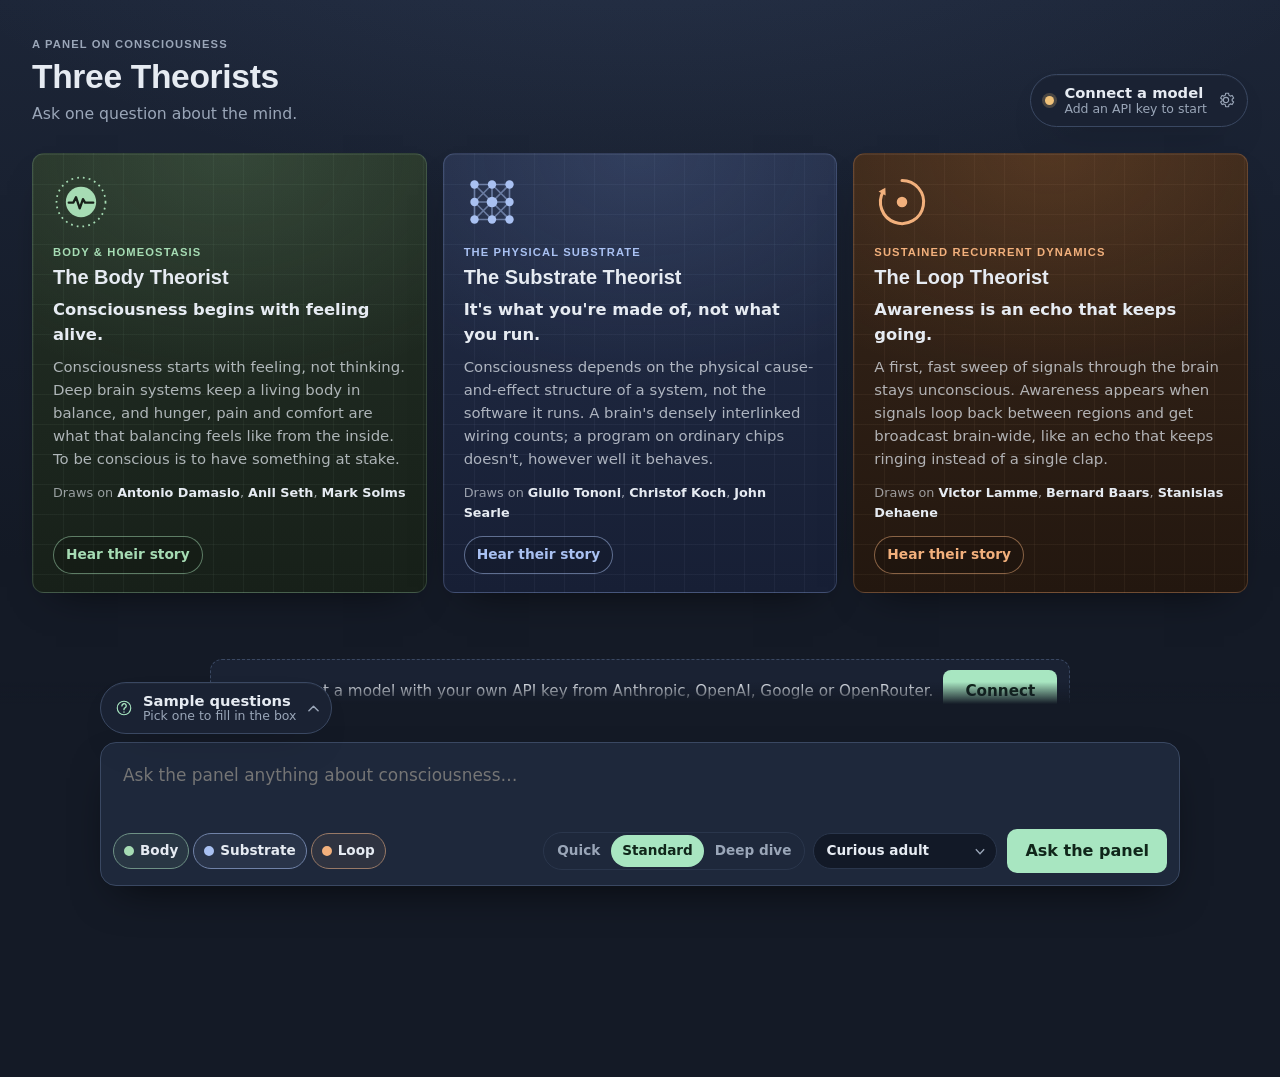
==== commit 1cd06f8b: "Move sample questions into a menu above the question box The empty state loses its heading and quest" ====
--- a/index.html
+++ b/index.html
@@ -13,8 +13,8 @@
   <link rel="preconnect" href="https://fonts.googleapis.com">
   <link rel="preconnect" href="https://fonts.gstatic.com" crossorigin>
   <link rel="stylesheet" href="https://fonts.googleapis.com/css2?family=Schibsted+Grotesk:wght@500;600;650;700&family=Atkinson+Hyperlegible+Next:ital,wght@0,400;0,600;0,700;1,400&family=Atkinson+Hyperlegible+Mono:wght@400;600&display=swap">
-  <link rel="stylesheet" href="css/app.css?v=3">
-  <script type="module" src="js/app.js?v=3"></script>
+  <link rel="stylesheet" href="css/app.css?v=4">
+  <script type="module" src="js/app.js?v=4"></script>
 </head>
 <body>
   <a class="skip" href="#composer-input">Skip to the question box</a>
@@ -42,6 +42,17 @@
   <div class="toast" id="toast" role="status" aria-live="polite" hidden></div>
 
   <form class="composer" id="composer" autocomplete="off">
+    <div class="samples" id="samples">
+      <button class="pill samples-toggle" id="samples-toggle" type="button" aria-haspopup="menu" aria-expanded="false" aria-controls="samples-menu">
+        <svg class="pill-icon" viewBox="0 0 24 24" aria-hidden="true"><path d="M9.2 9.2a2.9 2.9 0 1 1 4.1 2.6c-.8.4-1.3 1.1-1.3 2v.4M12 17.3v.2" fill="none" stroke="currentColor" stroke-width="1.8" stroke-linecap="round"/><circle cx="12" cy="12" r="9" fill="none" stroke="currentColor" stroke-width="1.5"/></svg>
+        <span class="pill-text">
+          <span class="pill-label">Sample questions</span>
+          <span class="pill-detail">Pick one to fill in the box</span>
+        </span>
+        <svg class="pill-chevron" viewBox="0 0 12 8" aria-hidden="true"><path d="M1 6.5 6 1.5l5 5" fill="none" stroke="currentColor" stroke-width="1.6" stroke-linecap="round" stroke-linejoin="round"/></svg>
+      </button>
+      <ul class="samples-menu" id="samples-menu" role="menu" aria-labelledby="samples-toggle" hidden></ul>
+    </div>
     <div class="composer-inner">
       <label class="visually-hidden" for="composer-input">Your question for the panel</label>
       <textarea id="composer-input" rows="2" maxlength="2000" placeholder="Ask the panel anything about consciousness…"></textarea>
@@ -111,8 +122,6 @@
 
   <template id="empty-template">
     <section class="empty">
-      <h2>Start with a question</h2>
-      <ul class="starters" id="starters"></ul>
       <p class="fine-print">The theorists are AI models voicing each school of thought, not the scientists themselves. They can be wrong. Treat their answers as a starting point.</p>
     </section>
   </template>
--- a/css/app.css
+++ b/css/app.css
@@ -187,7 +187,8 @@
   font-size: 0.98rem;
 }
 
-.connection {
+.connection,
+.pill {
   flex: none;
   display: flex;
   align-items: center;
@@ -201,8 +202,9 @@
   text-align: left;
 }
 
-.connection:hover {
-  border-color: var(--line-strong);
+.connection:hover,
+.pill:hover {
+  border-color: color-mix(in srgb, var(--accent) 45%, var(--line-strong));
 }
 
 .connection-dot {
@@ -219,14 +221,16 @@
   box-shadow: 0 0 0 3px color-mix(in srgb, var(--ok) 22%, transparent);
 }
 
-.connection-text {
+.connection-text,
+.pill-text {
   display: flex;
   flex-direction: column;
   min-width: 0;
   line-height: 1.2;
 }
 
-.connection-label {
+.connection-label,
+.pill-label {
   font-weight: 700;
   font-size: 0.92rem;
   white-space: nowrap;
@@ -234,7 +238,8 @@
   text-overflow: ellipsis;
 }
 
-.connection-detail {
+.connection-detail,
+.pill-detail {
   font-size: 0.78rem;
   color: var(--muted);
   white-space: nowrap;
@@ -247,6 +252,78 @@
   width: 18px;
   height: 18px;
   color: var(--muted);
+}
+
+/* ---------------------------------------------------------- Sample questions */
+
+.samples {
+  position: relative;
+  max-width: 1080px;
+  margin: 0 auto 8px;
+}
+
+.pill-icon {
+  flex: none;
+  width: 18px;
+  height: 18px;
+  color: var(--accent);
+}
+
+.pill-chevron {
+  flex: none;
+  width: 11px;
+  height: 11px;
+  margin-left: 2px;
+  color: var(--muted);
+  transition: transform 0.15s;
+}
+
+.samples.is-open .pill-chevron {
+  transform: rotate(180deg);
+}
+
+.samples.is-open .pill {
+  border-color: color-mix(in srgb, var(--accent) 55%, var(--line-strong));
+}
+
+/* Opens upward: the question box sits at the bottom of the screen. */
+.samples-menu {
+  position: absolute;
+  bottom: calc(100% + 8px);
+  left: 0;
+  z-index: 20;
+  width: min(560px, 100%);
+  max-height: min(60vh, 440px);
+  overflow-y: auto;
+  margin: 0;
+  padding: 6px;
+  list-style: none;
+  background: var(--surface-raised);
+  border: 1px solid var(--line-strong);
+  border-radius: 14px;
+  box-shadow: 0 24px 60px -24px rgba(0, 0, 0, 0.8);
+}
+
+.sample {
+  display: block;
+  width: 100%;
+  padding: 10px 12px;
+  border: 0;
+  border-radius: 8px;
+  background: transparent;
+  font-size: 0.95rem;
+  line-height: 1.35;
+  text-align: left;
+}
+
+.sample:hover,
+.sample:focus {
+  background: color-mix(in srgb, var(--accent) 12%, transparent);
+}
+
+.sample:focus-visible {
+  outline: 2px solid var(--accent);
+  outline-offset: -2px;
 }
 
 /* --------------------------------------------------------------------- Panel */
@@ -462,15 +539,8 @@
 
 .empty {
   max-width: 880px;
-  margin: 40px auto 0;
+  margin: 32px auto 0;
   text-align: center;
-}
-
-.empty h2 {
-  margin: 0;
-  font-family: var(--font-display);
-  font-weight: 700;
-  font-size: 1.35rem;
 }
 
 .connect-callout {
@@ -486,41 +556,8 @@
   text-align: left;
 }
 
-.starters {
-  list-style: none;
-  margin: 20px 0 0;
-  padding: 0;
-  display: flex;
-  flex-wrap: wrap;
-  justify-content: center;
-  gap: 10px;
-}
-
-.starter {
-  padding: 10px 16px;
-  border: 1px solid var(--line);
-  border-radius: 999px;
-  background: var(--surface);
-  box-shadow: var(--shadow);
-  font-size: 0.95rem;
-  text-align: left;
-  transition: border-color 0.15s, transform 0.15s;
-}
-
-.starter:hover:not(:disabled) {
-  border-color: var(--line-strong);
-  transform: translateY(-1px);
-}
-
-.starter.is-lead {
-  background: var(--accent);
-  border-color: var(--accent);
-  color: var(--on-accent);
-  font-weight: 700;
-}
-
 .fine-print {
-  margin: 30px auto 0;
+  margin: 24px auto 0;
   max-width: 60ch;
   font-size: 0.84rem;
   color: var(--muted);
@@ -967,7 +1004,7 @@
 .toast {
   position: fixed;
   left: 50%;
-  bottom: 150px;
+  bottom: 210px;
   transform: translateX(-50%);
   z-index: 40;
   padding: 9px 16px;
@@ -1247,7 +1284,16 @@
   }
 
   .toast {
-    bottom: 140px;
+    bottom: 190px;
+  }
+
+  /* One line on phones to keep the question area short. */
+  .pill {
+    padding: 7px 12px;
+  }
+
+  .pill-detail {
+    display: none;
   }
 }
 
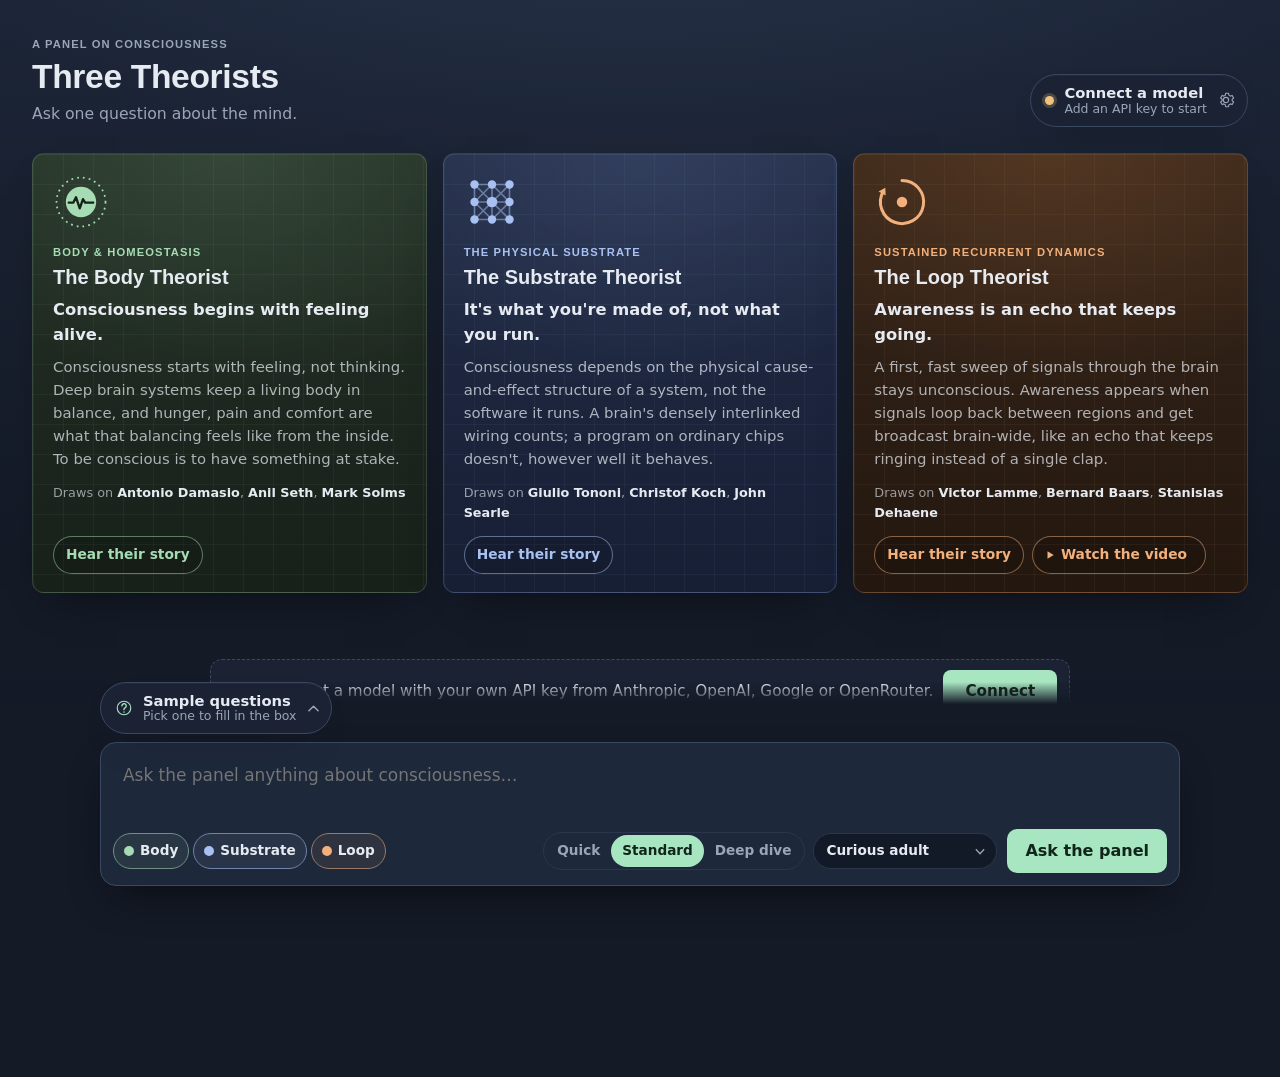
==== commit 297c1432: "Link the Loop Theorist's card to the explainer video A "Watch the video" pill sits beside "Hear thei" ====
--- a/index.html
+++ b/index.html
@@ -13,8 +13,8 @@
   <link rel="preconnect" href="https://fonts.googleapis.com">
   <link rel="preconnect" href="https://fonts.gstatic.com" crossorigin>
   <link rel="stylesheet" href="https://fonts.googleapis.com/css2?family=Schibsted+Grotesk:wght@500;600;650;700&family=Atkinson+Hyperlegible+Next:ital,wght@0,400;0,600;0,700;1,400&family=Atkinson+Hyperlegible+Mono:wght@400;600&display=swap">
-  <link rel="stylesheet" href="css/app.css?v=4">
-  <script type="module" src="js/app.js?v=4"></script>
+  <link rel="stylesheet" href="css/app.css?v=5">
+  <script type="module" src="js/app.js?v=5"></script>
 </head>
 <body>
   <a class="skip" href="#composer-input">Skip to the question box</a>
--- a/css/app.css
+++ b/css/app.css
@@ -419,6 +419,21 @@
 .story-wrap {
   margin-top: auto;
   padding-top: 14px;
+  display: flex;
+  flex-wrap: wrap;
+  gap: 8px;
+}
+
+.story-video {
+  display: inline-flex;
+  align-items: center;
+  gap: 6px;
+  text-decoration: none;
+}
+
+.story-icon {
+  width: 10px;
+  height: 10px;
 }
 
 /* ------------------------------------------------------------------ Emblems */
